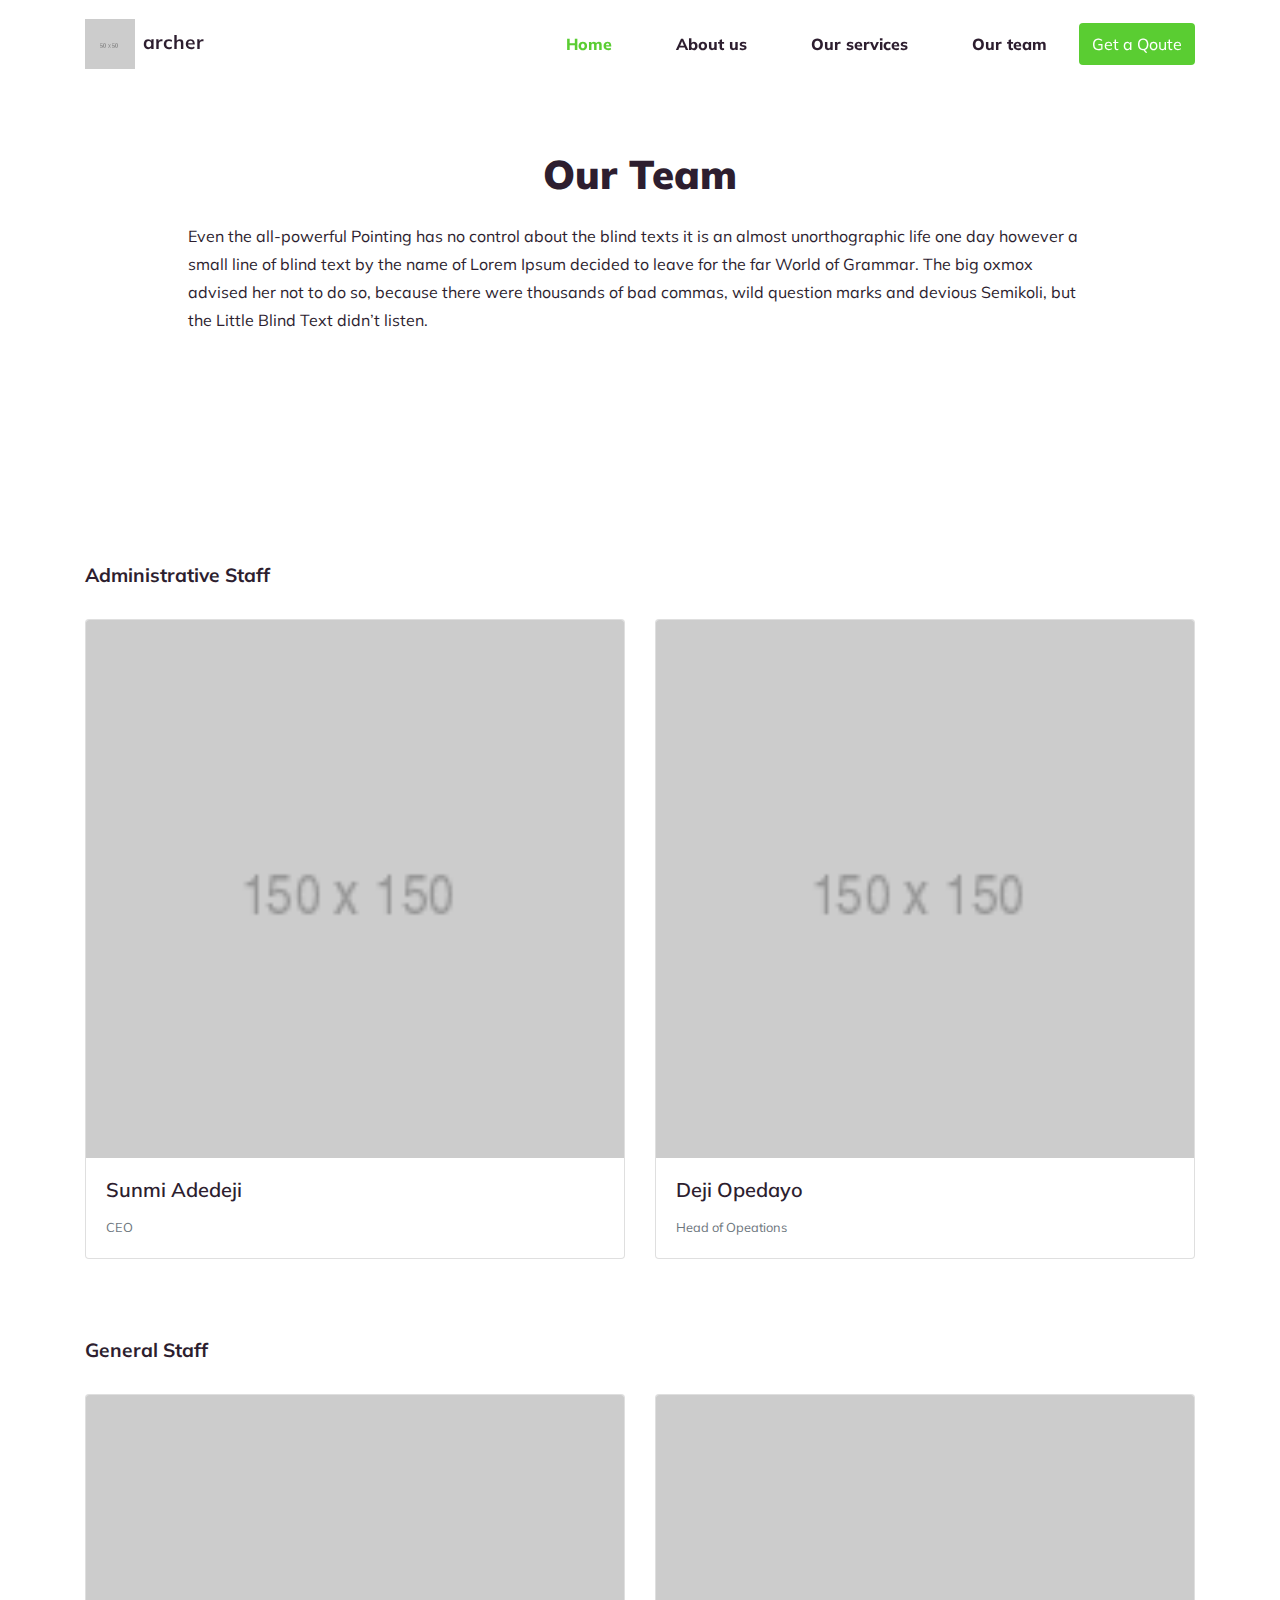
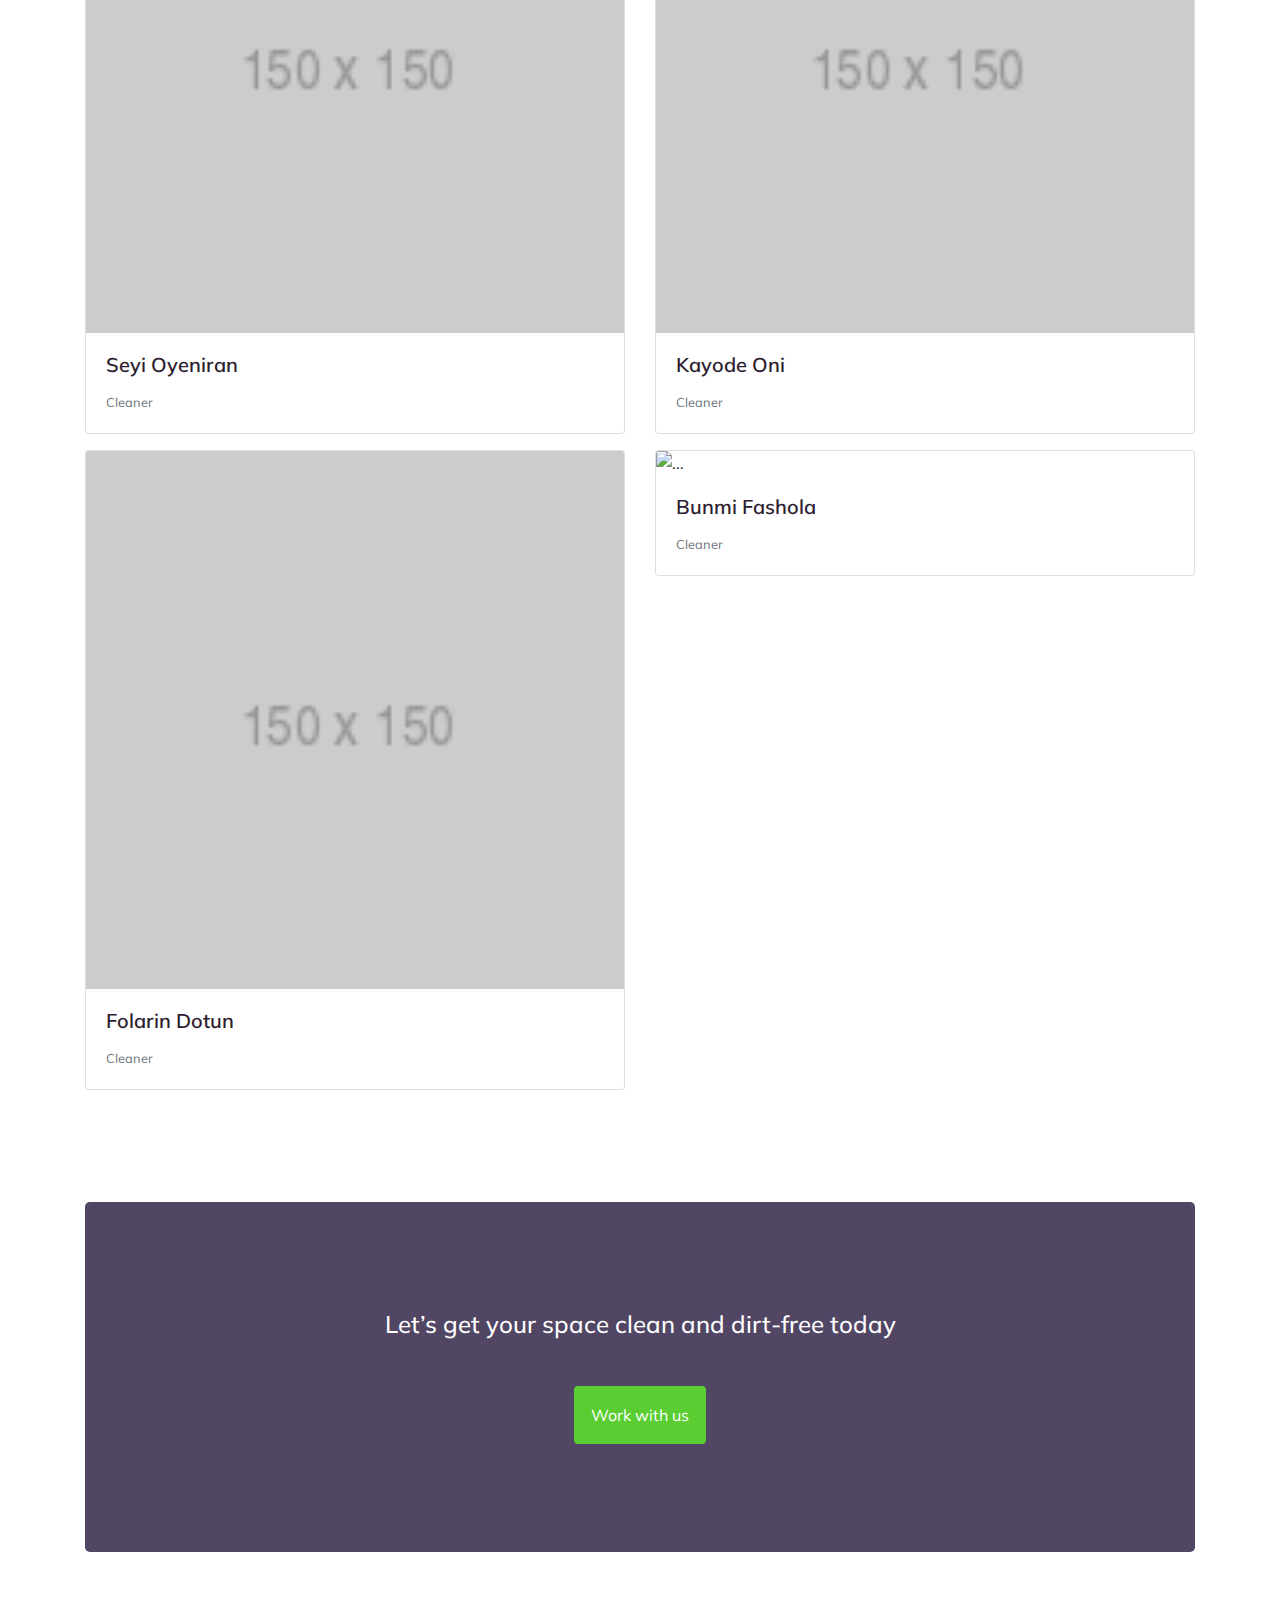
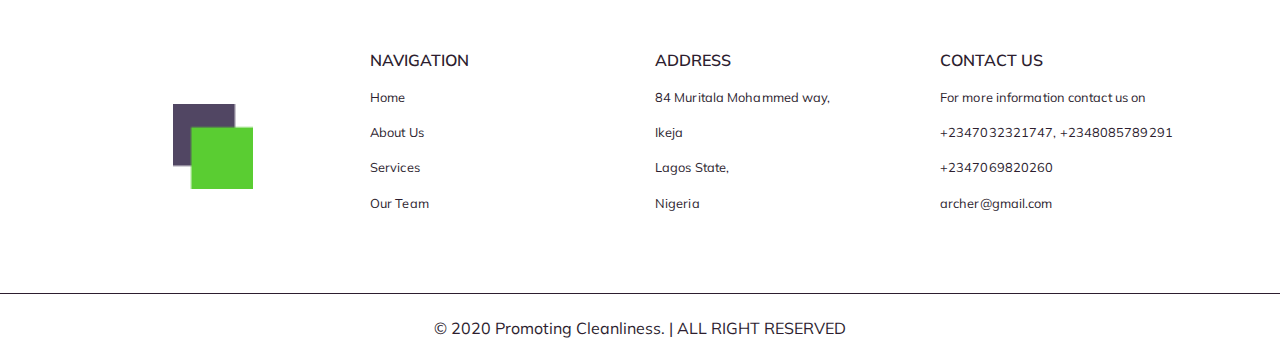
==== index.html @ f19cd8bd "started documentation" ====
<!DOCTYPE html>
<html lang="en">
  <head>
    <meta charset="UTF-8" />
    <meta name="viewport" content="width=device-width, initial-scale=1.0" />
    <title>Archer Services</title>
    <!-- Font Awesome icons (free version)-->
    <script src="./js/all.js"></script>
    <!-- Bootstrap -->
    <link href="./assets/css/bootstrap.min.css" rel="stylesheet" />
    <!-- Core theme CSS-->
    <link href="./assets/css/style.css" rel="stylesheet" />
    <!-- Favicon -->
    <link rel="icon" type="image/svg" href="./images/archer-logo.png" />
  </head>
  <body>
    <!-- Navbar -->
    <nav class="navbar navbar-expand-sm navbar-dark fixed-top" id="mainNav">
      <div class="container" data-aos="zoom-in">
        <a class="navbar-brand" href="#"
          ><img
            src="./images/localized-logo.png"
            alt="archer-logo"
            class="mr-2"
          />archer</a
        >
        <button
          class="navbar-toggler"
          type="button"
          data-toggle="collapse"
          data-target="#navbarNav"
          aria-controls="navbarNav"
          aria-expanded="false"
          aria-label="Toggle navigation"
        >
          <span class="font-weight-bold text-dark">MENU</span>
          <i class="fa fa-bars"></i>
        </button>
        <div class="collapse navbar-collapse" id="navbarNav">
          <ul class="navbar-nav ml-auto text-center">
            <li class="nav-item">
              <a
                class="nav-link current"
                href="#"
                data-toggle="collapse"
                data-target=".navbar-collapse.show"
              >
                Home <span class="sr-only">(current)</span></a
              >
            </li>
            <li class="nav-item">
              <a
                class="nav-link"
                href="#"
                data-toggle="collapse"
                data-target=".navbar-collapse.show"
              >
                About us</a
              >
            </li>
            <li class="nav-item">
              <a
                class="nav-link"
                href="#services"
                data-toggle="collapse"
                data-target=".navbar-collapse.show"
              >
                Our services</a
              >
            </li>
            <li class="nav-item">
              <a
                class="nav-link"
                href="#blog"
                data-toggle="collapse"
                data-target=".navbar-collapse.show"
                >Our team</a
              >
            </li>
            <form
              class="form-inline d-sm-flex justify-content-center align-items-center my-2 my-lg-0"
            >
              <button class="btn btn-fill py-2 my-2 my-sm-0" type="submit">
                Get a Qoute
              </button>
            </form>
          </ul>
        </div>
      </div>
    </nav>
    <!-- End of Navbar -->

    <!-- Back to Top Button -->
    <a id="back-to-top" href="#" class="back-to-top" role="button">
      <i class="fas fa-arrow-up backIcon"></i>
    </a>
    <!-- Back to Top Button -->

    <!-- Our Team Section -->
    <section id="our-team-section">
      <div class="container" data-aos="zoom-in">
        <div class="inner m-auto">
          <h1 class="text-center mb-4">
            Our Team
          </h1>
          <p class="px-md-5">
            Even the all-powerful Pointing has no control about the blind texts
            it is an almost unorthographic life one day however a small line of
            blind text by the name of Lorem Ipsum decided to leave for the far
            World of Grammar. The big oxmox advised her not to do so, because
            there were thousands of bad commas, wild question marks and devious
            Semikoli, but the Little Blind Text didn’t listen.
          </p>
        </div>
      </div>
    </section>
    <!-- end of our Team Section -->

    <!-- administrative section -->
    <section id="administrative-section">
      <div class="container">
        <h3 class="staff">Administrative Staff</h3>
        <div class="row">
          <div class="col-md-6">
            <div class="card mb-3" data-aos="zoom-in">
              <img
                src="./images/localized-img.png.png"
                class="card-img-top"
                alt="..."
              />
              <div class="card-body">
                <h5 class="card-title">Sunmi Adedeji</h5>
                <p class="card-text">
                  <small class="text-muted">CEO</small>
                </p>
              </div>
            </div>
          </div>
          <div class="col-md-6">
            <div class="card mb-3" data-aos="zoom-in">
              <img
                src="./images/localized-img.png.png"
                class="card-img-top"
                alt="..."
              />
              <div class="card-body">
                <h5 class="card-title">Deji Opedayo</h5>
                <p class="card-text">
                  <small class="text-muted">Head of Opeations</small>
                </p>
              </div>
            </div>
          </div>
        </div>
      </div>
    </section>
    <!-- end of administrative section -->

    <!-- General Staff -->
    <section id="general-staff">
      <div class="container">
        <h3 class="staff">General Staff</h3>
        <div class="row">
          <div class="col-md-6">
            <div class="card mb-3" data-aos="zoom-in">
              <img
                src="./images/localized-img.png.png"
                class="card-img-top"
                alt="..."
              />
              <div class="card-body">
                <h5 class="card-title">Seyi Oyeniran</h5>
                <p class="card-text">
                  <small class="text-muted">Cleaner</small>
                </p>
              </div>
            </div>
          </div>
          <div class="col-md-6">
            <div class="card mb-3" data-aos="zoom-in">
              <img
                src="./images/localized-img.png.png"
                class="card-img-top"
                alt="..."
              />
              <div class="card-body">
                <h5 class="card-title">Kayode Oni</h5>
                <p class="card-text">
                  <small class="text-muted">Cleaner</small>
                </p>
              </div>
            </div>
          </div>
        </div>
        <div class="row">
          <div class="col-md-6">
            <div class="card mb-3" data-aos="zoom-in">
              <img
                src="./images/localized-img.png.png"
                class="card-img-top"
                alt="..."
              />
              <div class="card-body">
                <h5 class="card-title">Folarin Dotun</h5>
                <p class="card-text">
                  <small class="text-muted">Cleaner</small>
                </p>
              </div>
            </div>
          </div>
          <div class="col-md-6">
            <div class="card mb-3" data-aos="zoom-in">
              <img
                src="./images/localized-img.png.pnggit pull"
                class="card-img-top"
                alt="..."
              />
              <div class="card-body">
                <h5 class="card-title">Bunmi Fashola</h5>
                <p class="card-text">
                  <small class="text-muted">Cleaner</small>
                </p>
              </div>
            </div>
          </div>
        </div>
      </div>
    </section>
    <!--End of General Staff -->

    <!-- Jumbotron -->
    <section id="jumbotron">
      <div class="container" data-aos="fade-up">
        <div class="jumbotron">
          <h4 class="mb-4 text-center">
            Let’s get your space clean and dirt-free today
          </h4>
          <button class="btn btn-md btn-fill mt-4 px-3 py-3">
            Work with us
          </button>
        </div>
      </div>
    </section>
    <!--End of  Jumbotron -->

    <!-- More Info Section-->
    <section id="more-info">
      <div class="container">
        <div class="row">
          <div class="col-md-3 footer-logo">
            <img src="./images/archer-logo.png" alt="" />
          </div>
          <div class="col-md-3 mb-3">
            <p class="title text-uppercase">Navigation</p>
            <div class="footer-text">
              <p><a href="#">Home</a></p>
            </div>
            <div class="footer-text">
              <p><a href="#">About Us</a></p>
            </div>
            <div class="footer-text">
              <p><a href="#">Services</a></p>
            </div>
            <div class="footer-text">
              <p><a href="#">Our Team</a></p>
            </div>
          </div>
          <div class="col-md-3 mb-3">
            <p class="title text-uppercase">Address</p>
            <div class="footer-text">
              <p>84 Muritala Mohammed way,</p>
            </div>
            <div class="footer-text">
              <p>Ikeja</p>
            </div>
            <div class="footer-text">
              <p>Lagos State,</p>
            </div>
            <div class="footer-text">
              <p>Nigeria</p>
            </div>
          </div>
          <div class="col-md-3 mb-3">
            <p class="title text-uppercase">Contact Us</p>
            <div class="footer-text">
              <p>For more information contact us on</p>
            </div>
            <div class="footer-text">
              <p>+2347032321747, +2348085789291</p>
            </div>
            <div class="footer-text">
              <p>+2347069820260</p>
            </div>
            <div class="footer-text">
              <p>archer@gmail.com</p>
            </div>
          </div>
        </div>
      </div>
    </section>
    <!-- End More Info Section -->

    <!-- Footer -->
    <footer class="mt-5">
      <div class="text-center">
        © 2020 Promoting Cleanliness. | ALL RIGHT RESERVED
      </div>
    </footer>
    <!-- End Of Footer -->

    <!-- Bootstrap JS Links  -->
    <script src="./js/jquery-3.5.1.min.js"></script>
    <script src="./js/bootstrap.min.js"></script>
    <script src="./js/popper.min.js"></script>

    <!-- Javascript Link -->
    <script src="./js/app.js"></script>
  </body>
</html>
---- assets/css/style.css ----
/* Imported 'Work Sans' font from https://fonts.google.com/ */
@import url("https://fonts.googleapis.com/css2?family=Muli&display=swap");

/* import font family */
@font-face {
  font-family: cotham;
  src: url("../assets/Cotham-master/CothamSans.ufo");
}

/* our app css variables */
:root {
  --primary-color: #5acd32;
  --secondary-color: #2d1e2f;
  --bg-color: #514663;
  --bg-nav-color: #f9f9f9;
}

/*Global Styles */
* {
  scroll-behavior: smooth;
}

body {
  font-family: "Muli", sans-serif;
  color: var(--secondary-color);
  overflow-x: hidden;
}

/* Buttons */

.btn-outline {
  color: var(--primary-color);
  font-weight: 700;
  border: 1px solid var(--primary-color);
}

.btn-outline:hover {
  background-color: var(--primary-color);
  color: #ffffff;
}

.btn-fill {
  background-color: var(--primary-color);
  color: #ffffff;
}

.btn-fill:hover {
  color: #ffffff;
  background-color: rgba(90, 205, 50, 0.6);
}

/* Cards */
.card img {
  max-height: 600px;
}

/* titles */
.card-title,
.title {
  font-weight: 600;
}

.staff {
  font-weight: bold;
  font-size: 1.2rem;
  margin: 4rem 0 2rem;
}

/* Navbar */
#mainNav {
  background-color: var(--bg-nav-color);
}

.current {
  color: var(--primary-color) !important;
}

.fa-bars {
  color: var(--primary-color);
}

.navbar-toggler-icon {
  color: var(--primary-color) !important;
}
.navbar-dark .navbar-nav .nav-link {
  color: var(--secondary-color);
}

#mainNav .navbar-brand {
  transition: font-size 0.3s ease-in-out;
  color: var(--secondary-color);
  font-size: 1.2rem;
}

#navbarNav a {
  color: var(--secondary-color);
  transition: color 0.3s ease-in-out;
  font-size: 1rem;
  font-weight: 800;
}

#navbarNav a:hover {
  color: var(--primary-color);
  border-bottom: 1px solid var(--primary-color);
}

.nav-item {
  margin: 1rem 1.5rem;
}

.navbar .nav-item > .nav-link.active {
  color: var(--primary-color) !important;
}

.navbar-dark .navbar-brand {
  font-size: 2rem;
  font-weight: 700;
}

#mainNav.navbar-shrink {
  background-color: var(--bg-nav-color);
  border-bottom: 3px solid var(--primary-color);
  max-width: 1440px;
  margin: 0 auto;
  z-index: 2;
}
#mainNav.navbar-shrink .navbar-brand {
  font-size: 1.3em;
}
#mainNav.navbar-shrink .navbar-link {
  font-size: 1.3em;
}

#mainNav.navbar-shrink .navbar-brand svg,
#mainNav.navbar-shrink .navbar-brand img {
  height: 1.2rem;
}

@media screen and (min-width: 768px) and (max-width: 992px) {
  .nav-item {
    margin: 1rem 0.9rem;
  }
  .btn-navbar {
    margin-left: 0.08rem;
  }
}

@media screen and (min-width: 992px) {
  #mainNav {
    background-color: transparent;
    transition: padding-top 0.3s ease-in-out, padding-bottom 0.3s ease-in-out;
  }
  .nav-item {
    margin: 1rem 1.5rem;
  }
  .btn-navbar {
    margin-left: 1rem;
  }
}

/* Home Section */

#our-team-section {
  display: flex;
  height: 500px;
  justify-content: center;
  align-items: center;
  z-index: 1;
}

#our-team-section .inner {
  max-width: 1000px;
  line-height: 28px;
}

.inner h1 {
  font-weight: 900;
}

/* Jumbotron section */
#jumbotron {
  margin: 6rem auto;
}
.jumbotron {
  color: #ffffff;
  height: 350px;
  background-color: var(--bg-color);
  display: flex;
  flex-direction: column;
  align-items: center;
  justify-content: center;
}

/* footer */
footer {
  margin-top: 2rem;
  display: flex;
  align-items: center;
  justify-content: center;
  height: 70px;
  border-top: 0.5px solid var(--secondary-color);
}

.footer-logo {
  display: flex;
  align-items: center;
  justify-content: center;
}

.footer-logo img {
  width: 80px;
}
.footer-text {
  font-size: 0.8em;
  letter-spacing: 0.0074em;
}
.footer-text a {
  color: var(--secondary-color);
  text-decoration: none;
}

/* Back to top button*/

.back-to-top {
  position: fixed;
  color: var(--primary-color);
  bottom: 25px;
  right: 25px;
  font-size: 3.5rem;
  z-index: 100;
}

.back-to-top .backIcon {
  background-color: white;
  border: 2x solid var(--primary-color);
  border-radius: 50%;
  padding: 10px;
}

.back-to-top .backIcon:hover {
  color: white;
  background-color: var(--primary);
}

.back-to-top:hover .backIcon {
  color: white;
  background-color: var(--primary-color);
}

.back-to-top .backIcon:active {
  color: white;
  background-color: var(--primary-color);
}

/* Back to top button*/
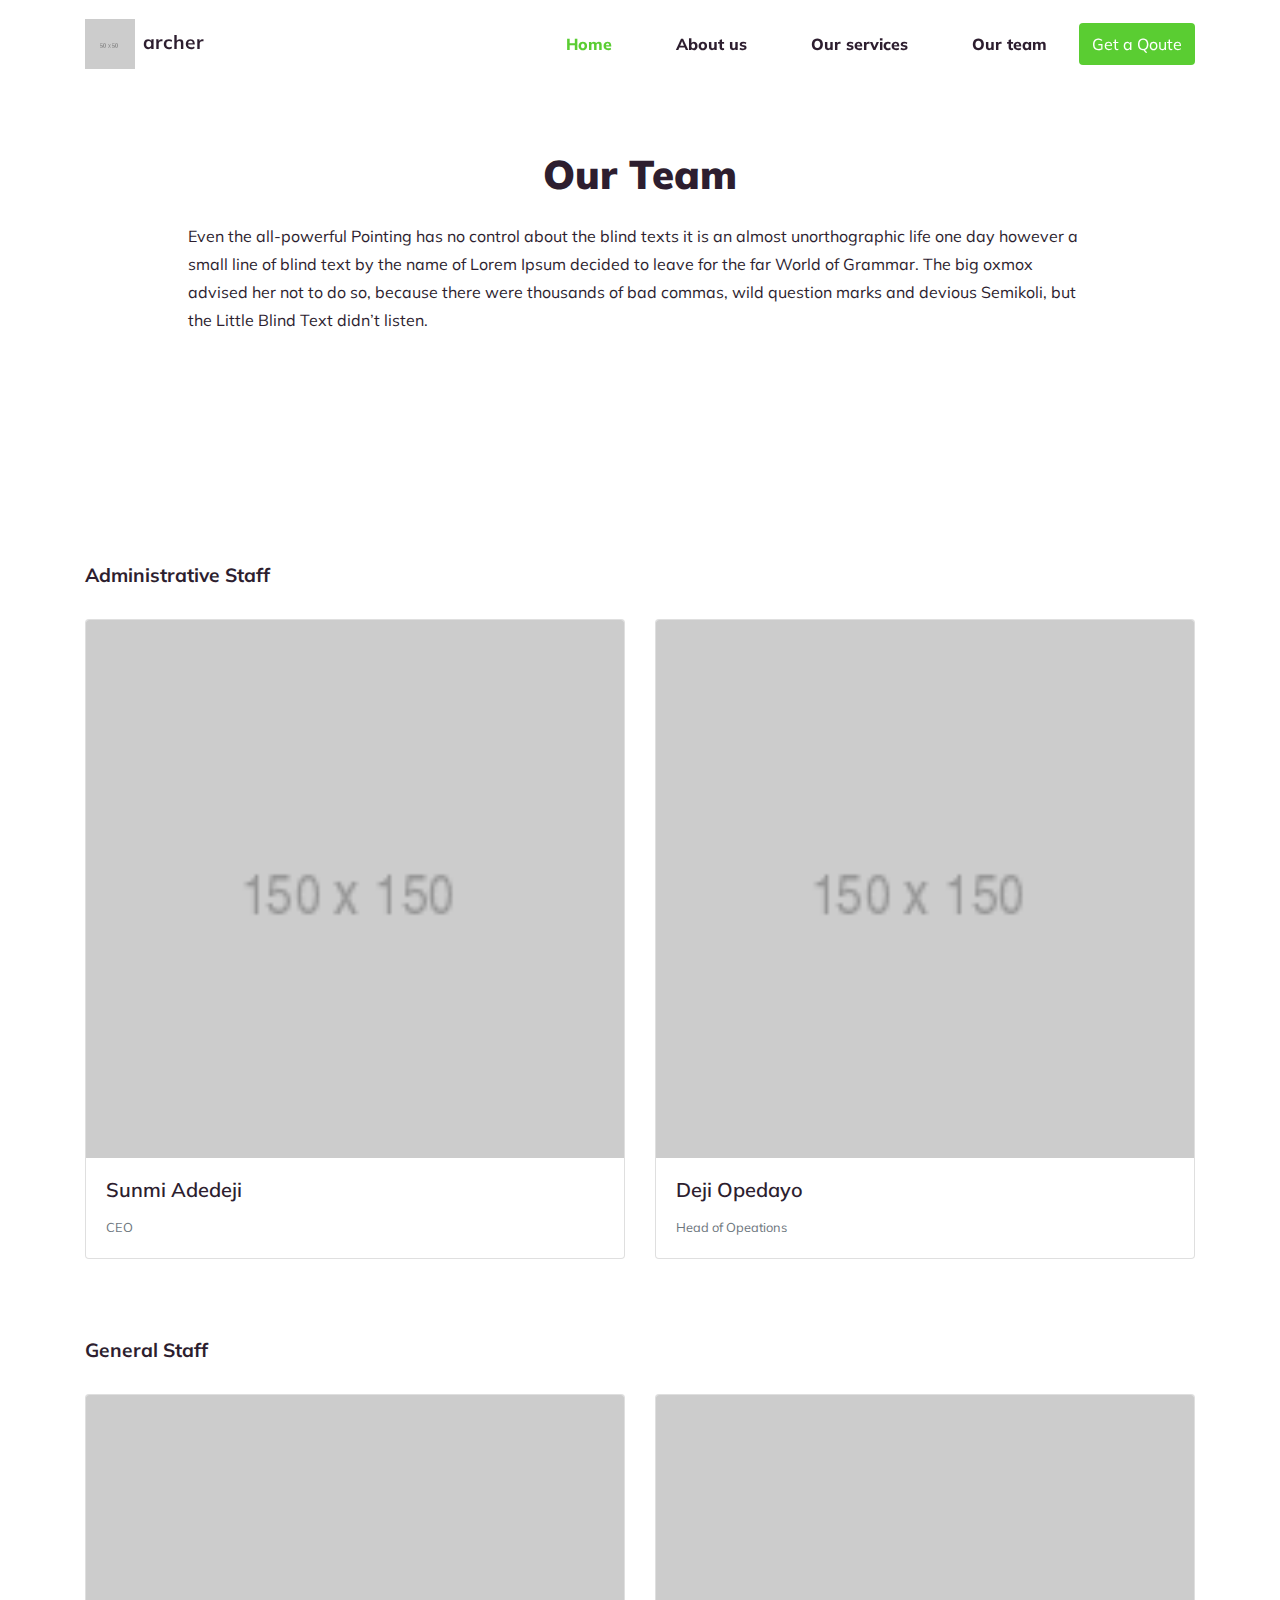
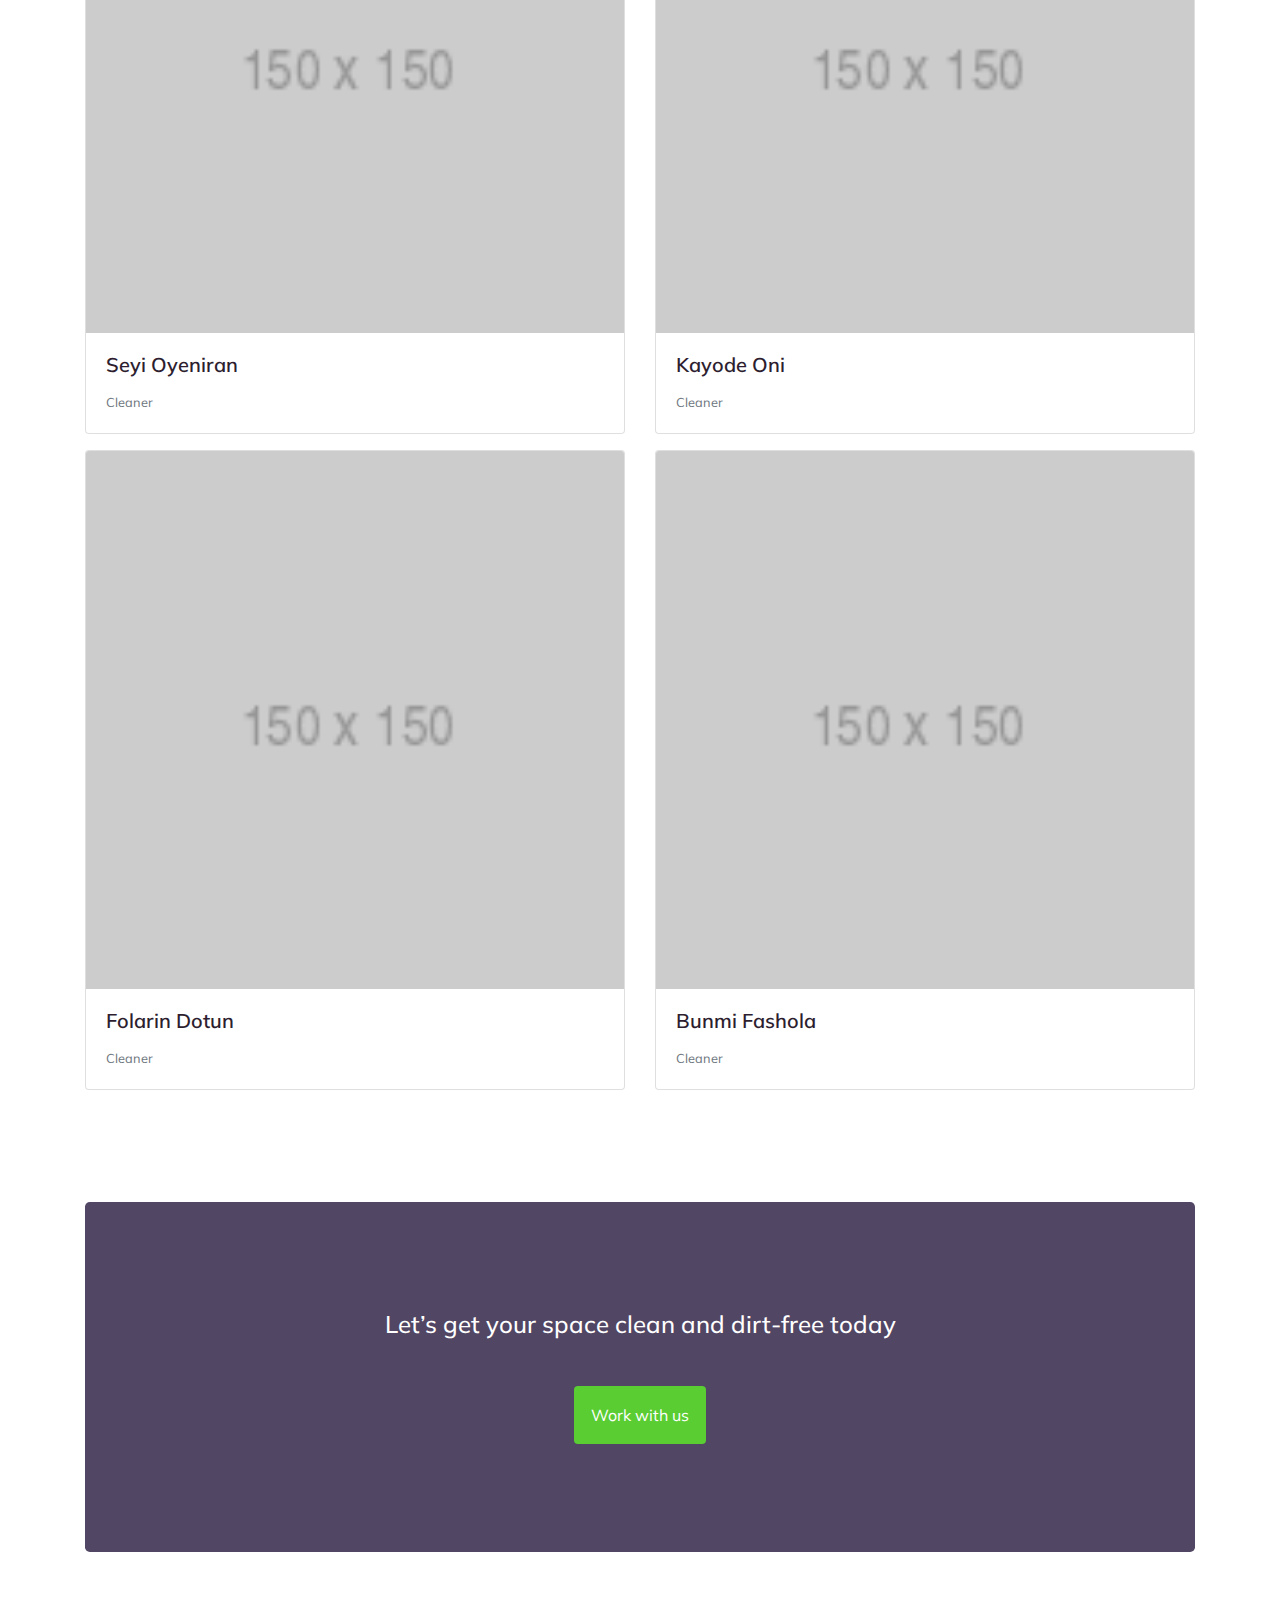
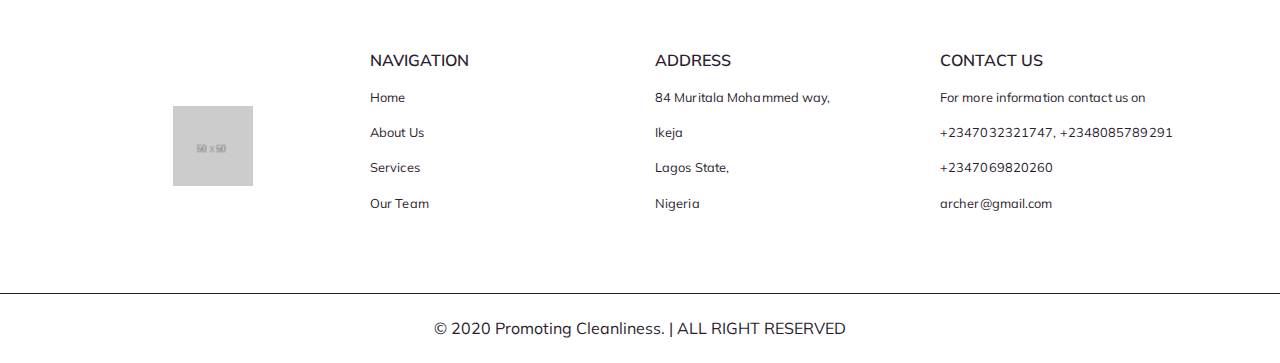
==== commit 35fec2c4: "index.html" ====
--- a/index.html
+++ b/index.html
@@ -211,7 +211,7 @@
           <div class="col-md-6">
             <div class="card mb-3" data-aos="zoom-in">
               <img
-                src="./images/localized-img.png.pnggit pull"
+                src="./images/localized-img.png.png"
                 class="card-img-top"
                 alt="..."
               />
@@ -248,7 +248,7 @@
       <div class="container">
         <div class="row">
           <div class="col-md-3 footer-logo">
-            <img src="./images/archer-logo.png" alt="" />
+            <img src="./images/localized-logo.png" alt="" />
           </div>
           <div class="col-md-3 mb-3">
             <p class="title text-uppercase">Navigation</p>
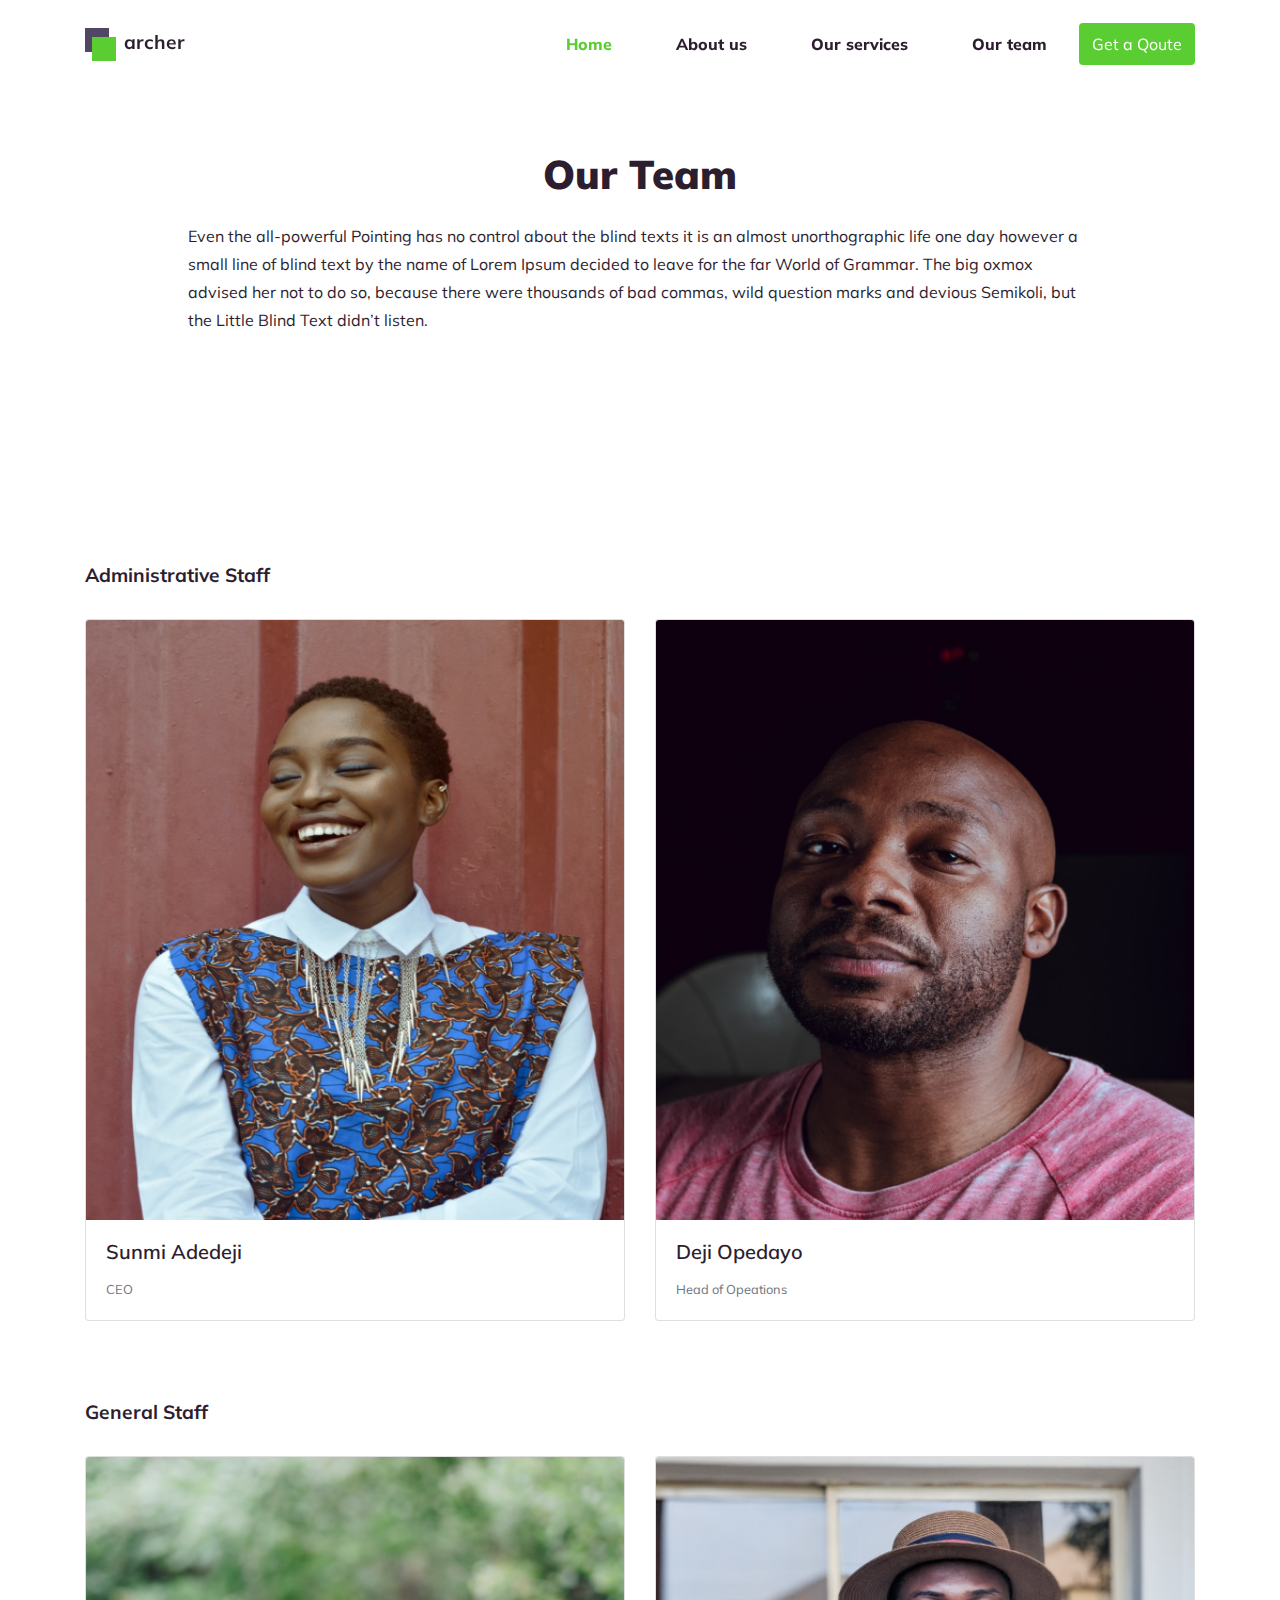
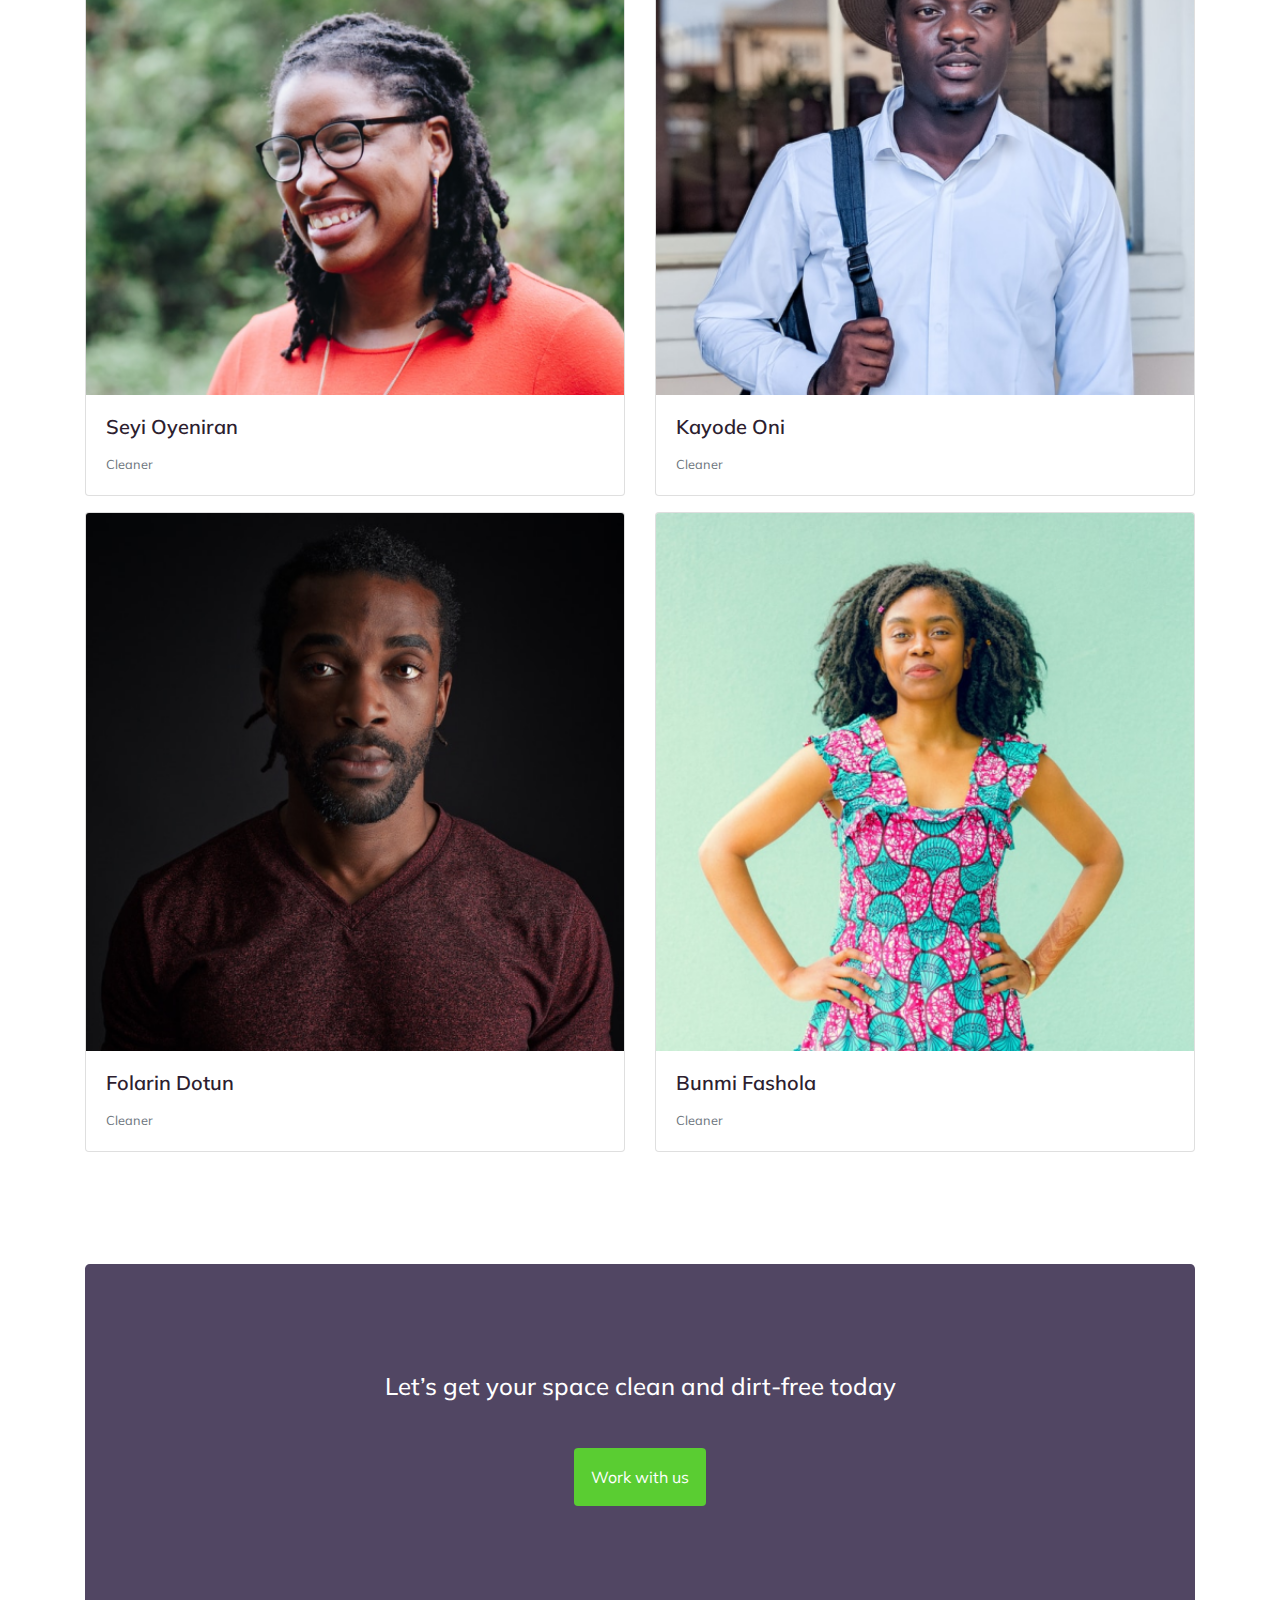
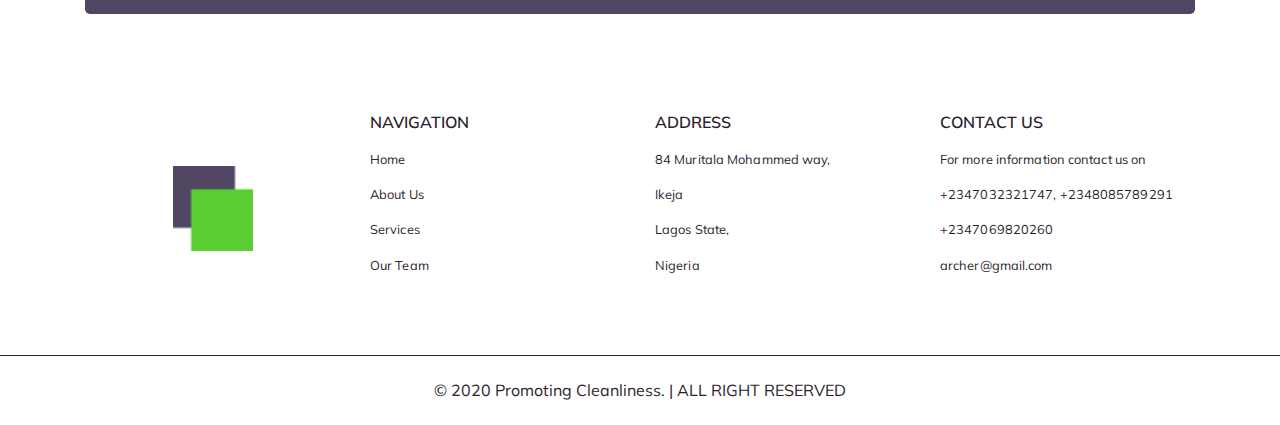
==== commit 698d32d5: "fixing errors" ====
--- a/index.html
+++ b/index.html
@@ -19,7 +19,7 @@
       <div class="container" data-aos="zoom-in">
         <a class="navbar-brand" href="#"
           ><img
-            src="./images/localized-logo.png"
+            src="./images/archer-logo.png"
             alt="archer-logo"
             class="mr-2"
           />archer</a
@@ -123,23 +123,19 @@
         <div class="row">
           <div class="col-md-6">
             <div class="card mb-3" data-aos="zoom-in">
+              <img src="./images/ceo.png" class="card-img-top" alt="..." />
+              <div class="card-body">
+                <h5 class="card-title">Sunmi Adedeji</h5>
+                <p class="card-text">
+                  <small class="text-muted">CEO</small>
+                </p>
+              </div>
+            </div>
+          </div>
+          <div class="col-md-6">
+            <div class="card mb-3" data-aos="zoom-in">
               <img
-                src="./images/localized-img.png.png"
-                class="card-img-top"
-                alt="..."
-              />
-              <div class="card-body">
-                <h5 class="card-title">Sunmi Adedeji</h5>
-                <p class="card-text">
-                  <small class="text-muted">CEO</small>
-                </p>
-              </div>
-            </div>
-          </div>
-          <div class="col-md-6">
-            <div class="card mb-3" data-aos="zoom-in">
-              <img
-                src="./images/localized-img.png.png"
+                src="./images//Head-of-operations.png"
                 class="card-img-top"
                 alt="..."
               />
@@ -163,11 +159,7 @@
         <div class="row">
           <div class="col-md-6">
             <div class="card mb-3" data-aos="zoom-in">
-              <img
-                src="./images/localized-img.png.png"
-                class="card-img-top"
-                alt="..."
-              />
+              <img src="./images/cleaner1.png" class="card-img-top" alt="..." />
               <div class="card-body">
                 <h5 class="card-title">Seyi Oyeniran</h5>
                 <p class="card-text">
@@ -178,11 +170,7 @@
           </div>
           <div class="col-md-6">
             <div class="card mb-3" data-aos="zoom-in">
-              <img
-                src="./images/localized-img.png.png"
-                class="card-img-top"
-                alt="..."
-              />
+              <img src="./images/cleaner2.png" class="card-img-top" alt="..." />
               <div class="card-body">
                 <h5 class="card-title">Kayode Oni</h5>
                 <p class="card-text">
@@ -195,11 +183,7 @@
         <div class="row">
           <div class="col-md-6">
             <div class="card mb-3" data-aos="zoom-in">
-              <img
-                src="./images/localized-img.png.png"
-                class="card-img-top"
-                alt="..."
-              />
+              <img src="./images/cleaner3.png" class="card-img-top" alt="..." />
               <div class="card-body">
                 <h5 class="card-title">Folarin Dotun</h5>
                 <p class="card-text">
@@ -210,11 +194,7 @@
           </div>
           <div class="col-md-6">
             <div class="card mb-3" data-aos="zoom-in">
-              <img
-                src="./images/localized-img.png.png"
-                class="card-img-top"
-                alt="..."
-              />
+              <img src="./images/cleaner4.png" class="card-img-top" alt="..." />
               <div class="card-body">
                 <h5 class="card-title">Bunmi Fashola</h5>
                 <p class="card-text">
@@ -248,7 +228,7 @@
       <div class="container">
         <div class="row">
           <div class="col-md-3 footer-logo">
-            <img src="./images/localized-logo.png" alt="" />
+            <img src="./images/archer-logo.png" alt="" />
           </div>
           <div class="col-md-3 mb-3">
             <p class="title text-uppercase">Navigation</p>
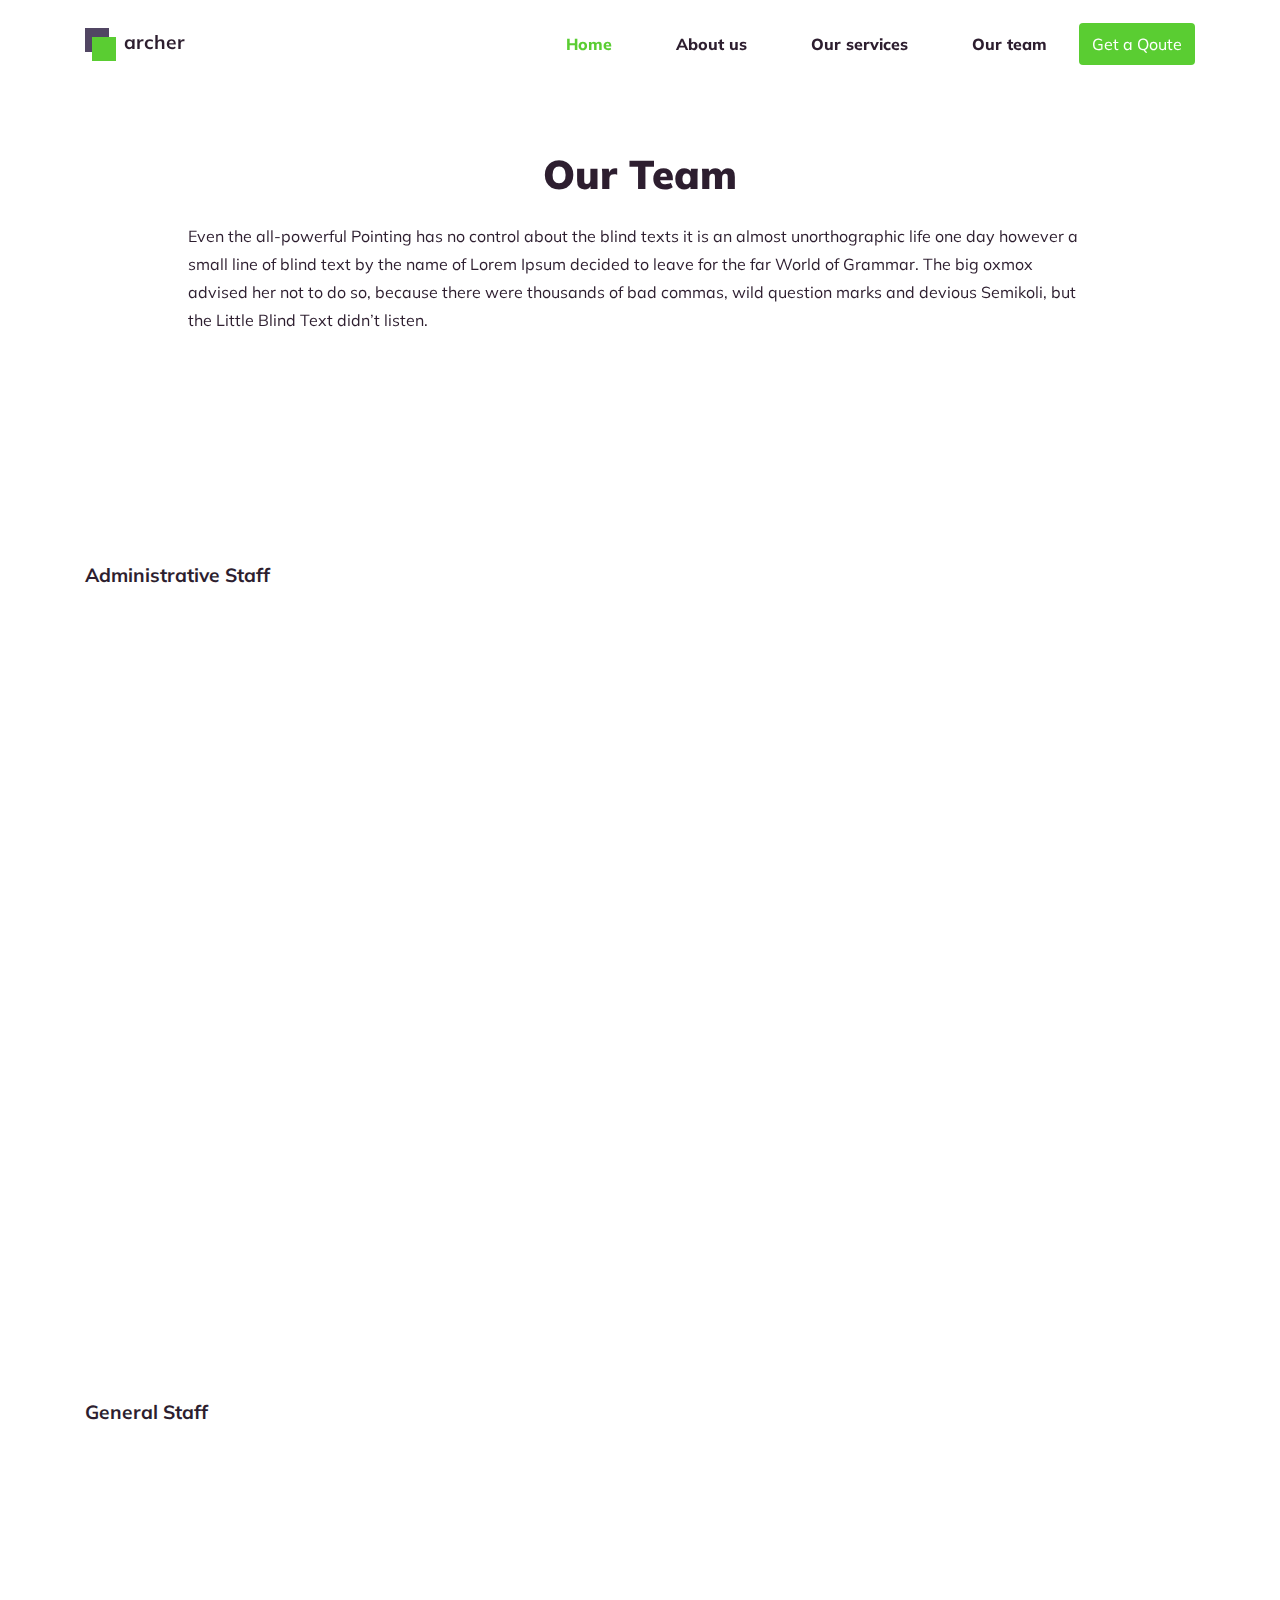
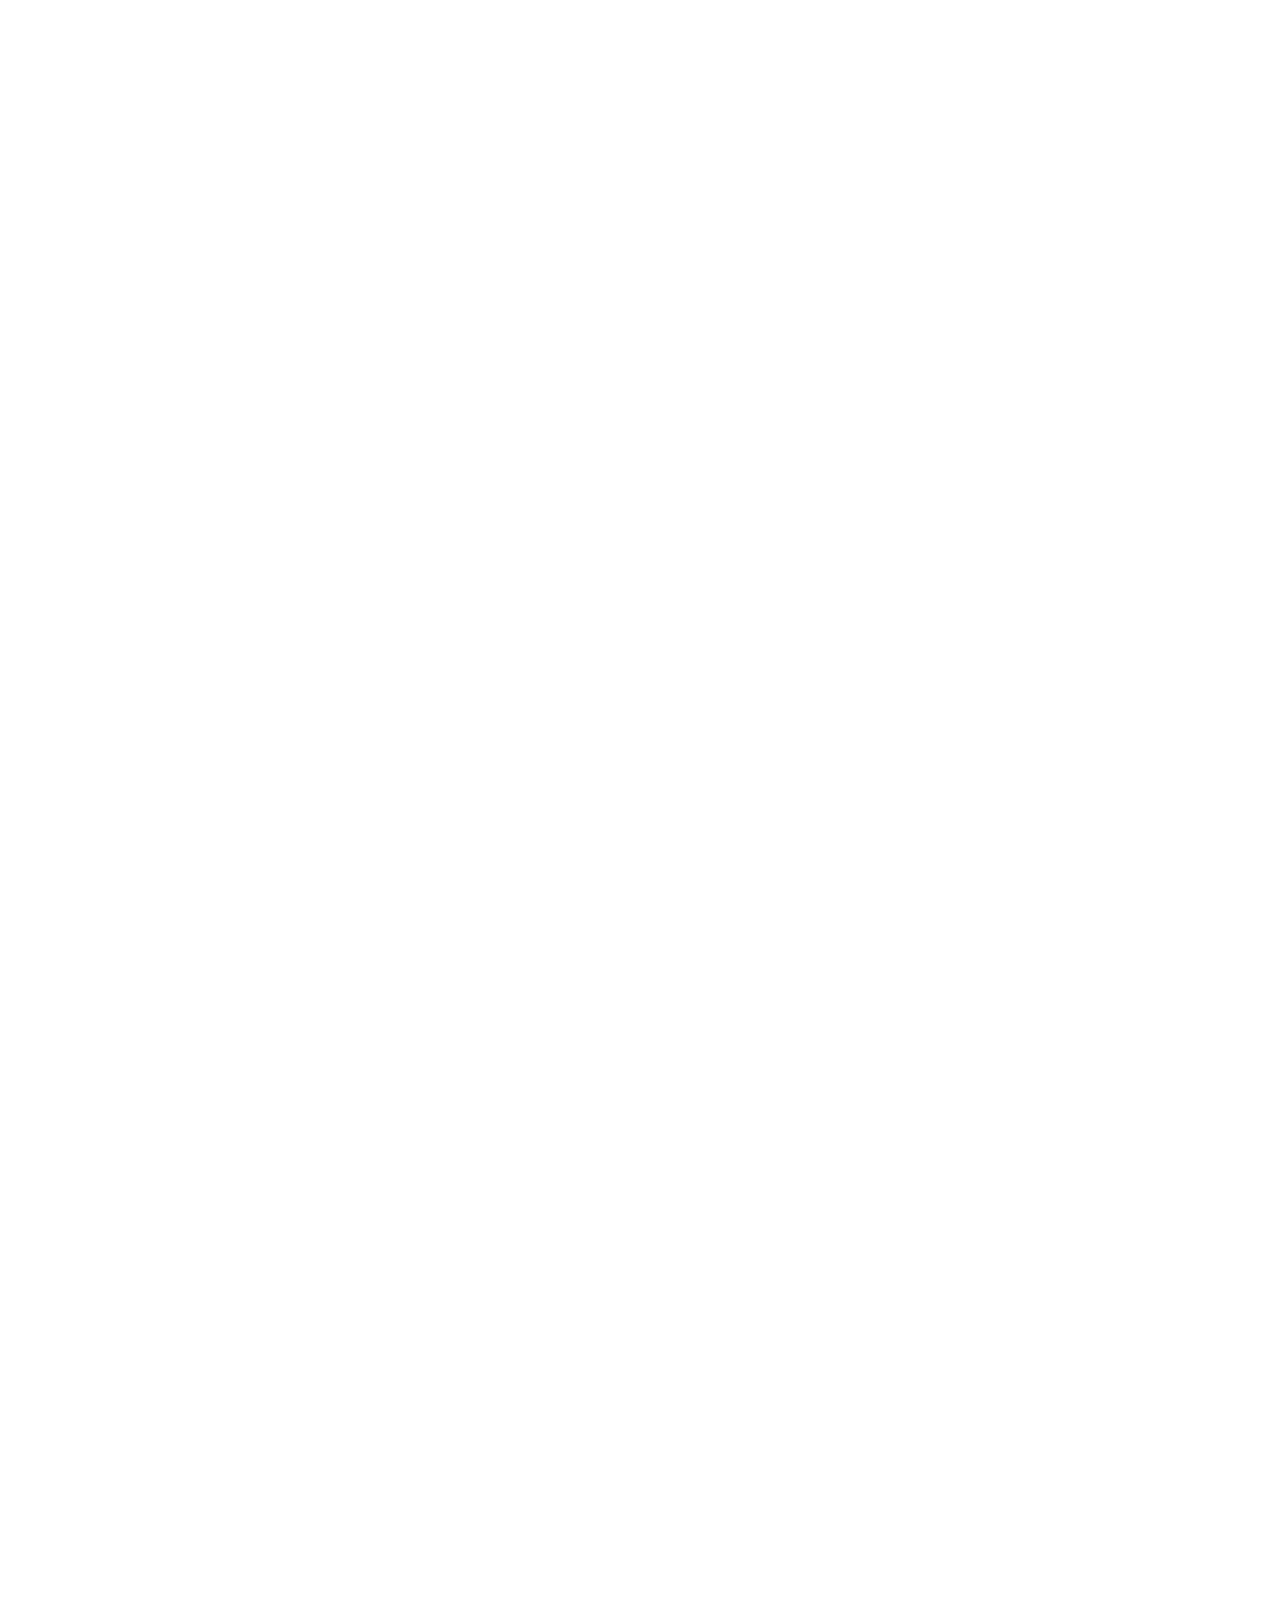
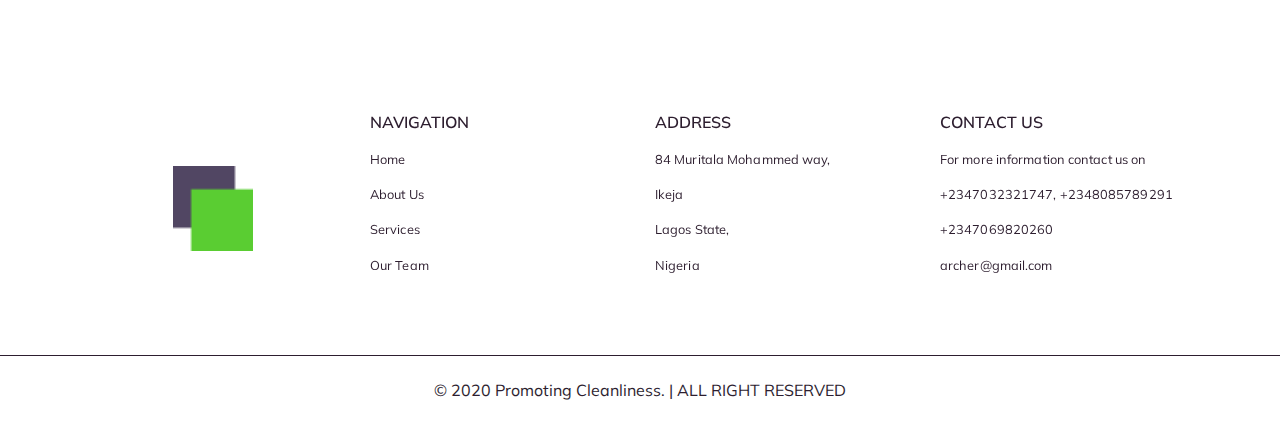
==== commit fb38eaf2: "animations" ====
--- a/index.html
+++ b/index.html
@@ -12,6 +12,9 @@
     <link href="./assets/css/style.css" rel="stylesheet" />
     <!-- Favicon -->
     <link rel="icon" type="image/svg" href="./images/archer-logo.png" />
+
+    <!-- Animations  -->
+    <link href="https://unpkg.com/aos@2.3.1/dist/aos.css" rel="stylesheet" />
   </head>
   <body>
     <!-- Navbar -->
@@ -292,6 +295,8 @@
     <script src="./js/jquery-3.5.1.min.js"></script>
     <script src="./js/bootstrap.min.js"></script>
     <script src="./js/popper.min.js"></script>
+    <!-- Animations Links -->
+    <script src="https://unpkg.com/aos@2.3.1/dist/aos.js"></script>
 
     <!-- Javascript Link -->
     <script src="./js/app.js"></script>
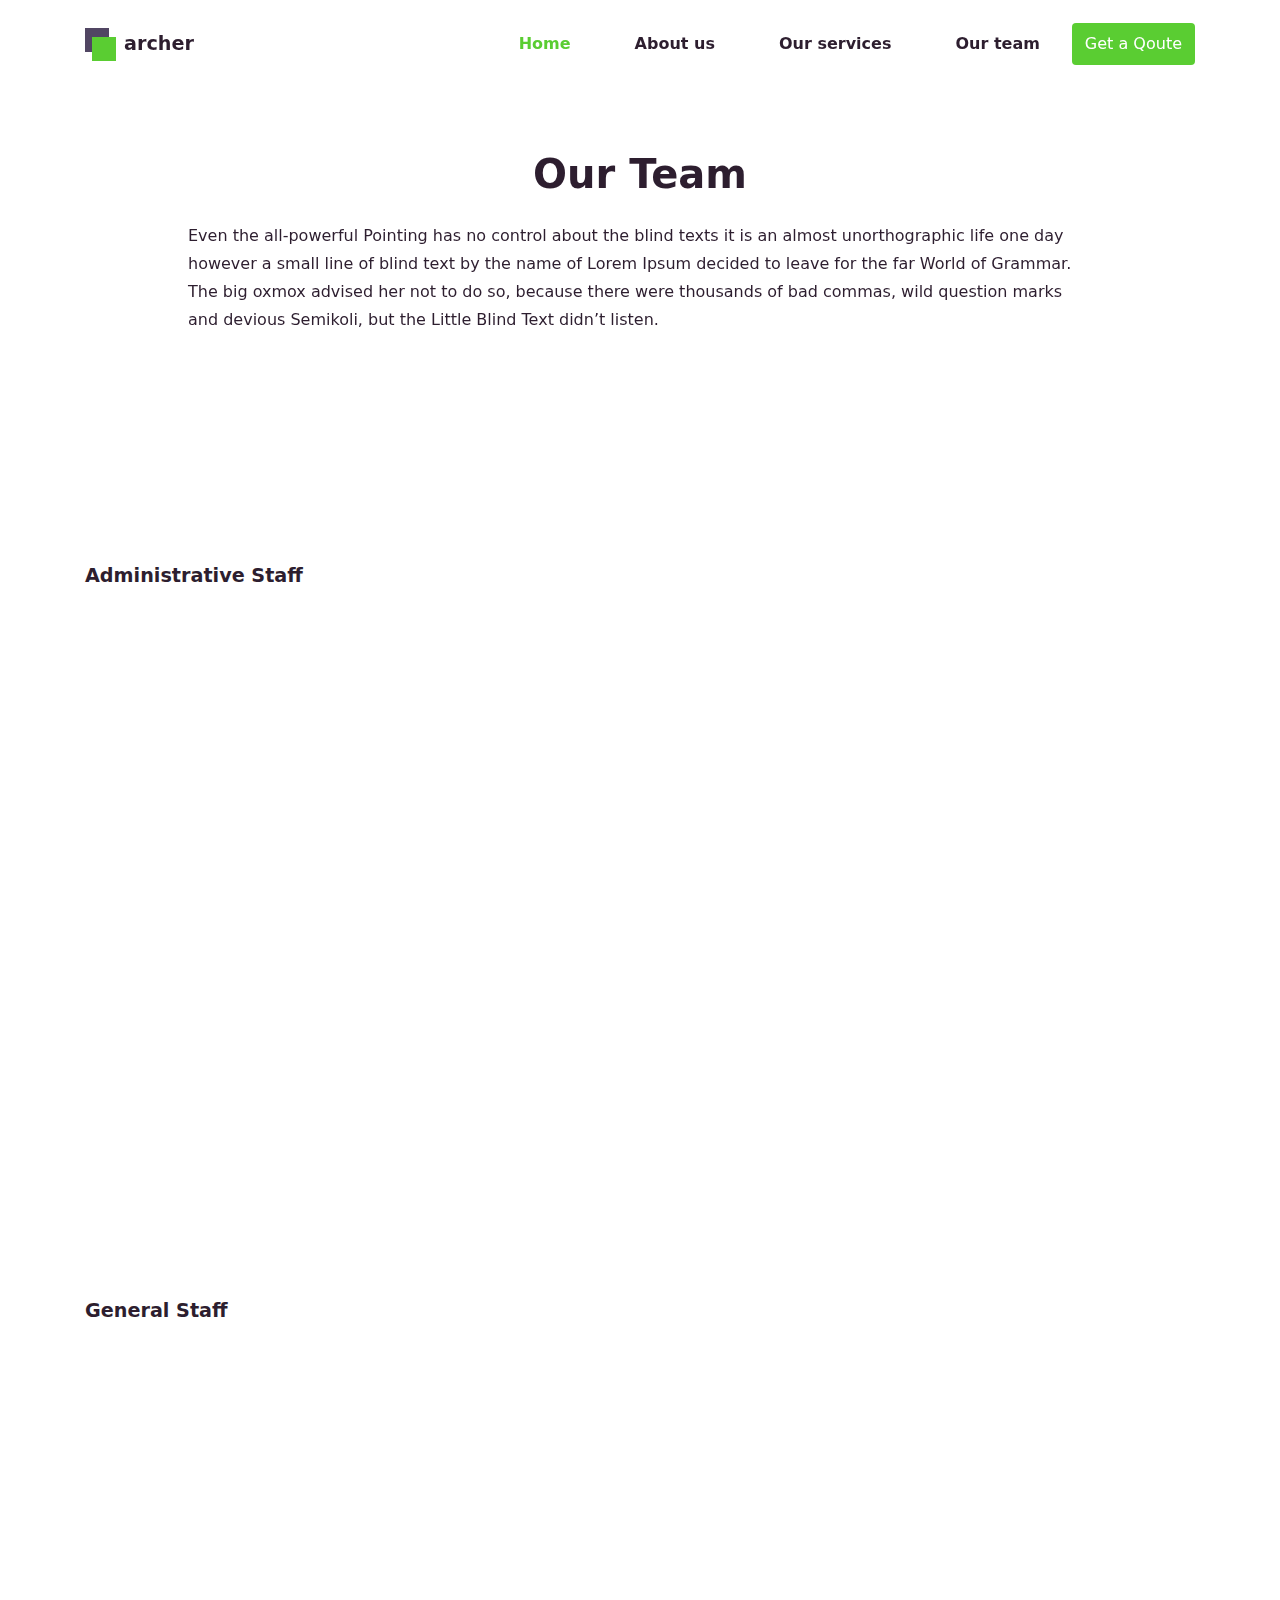
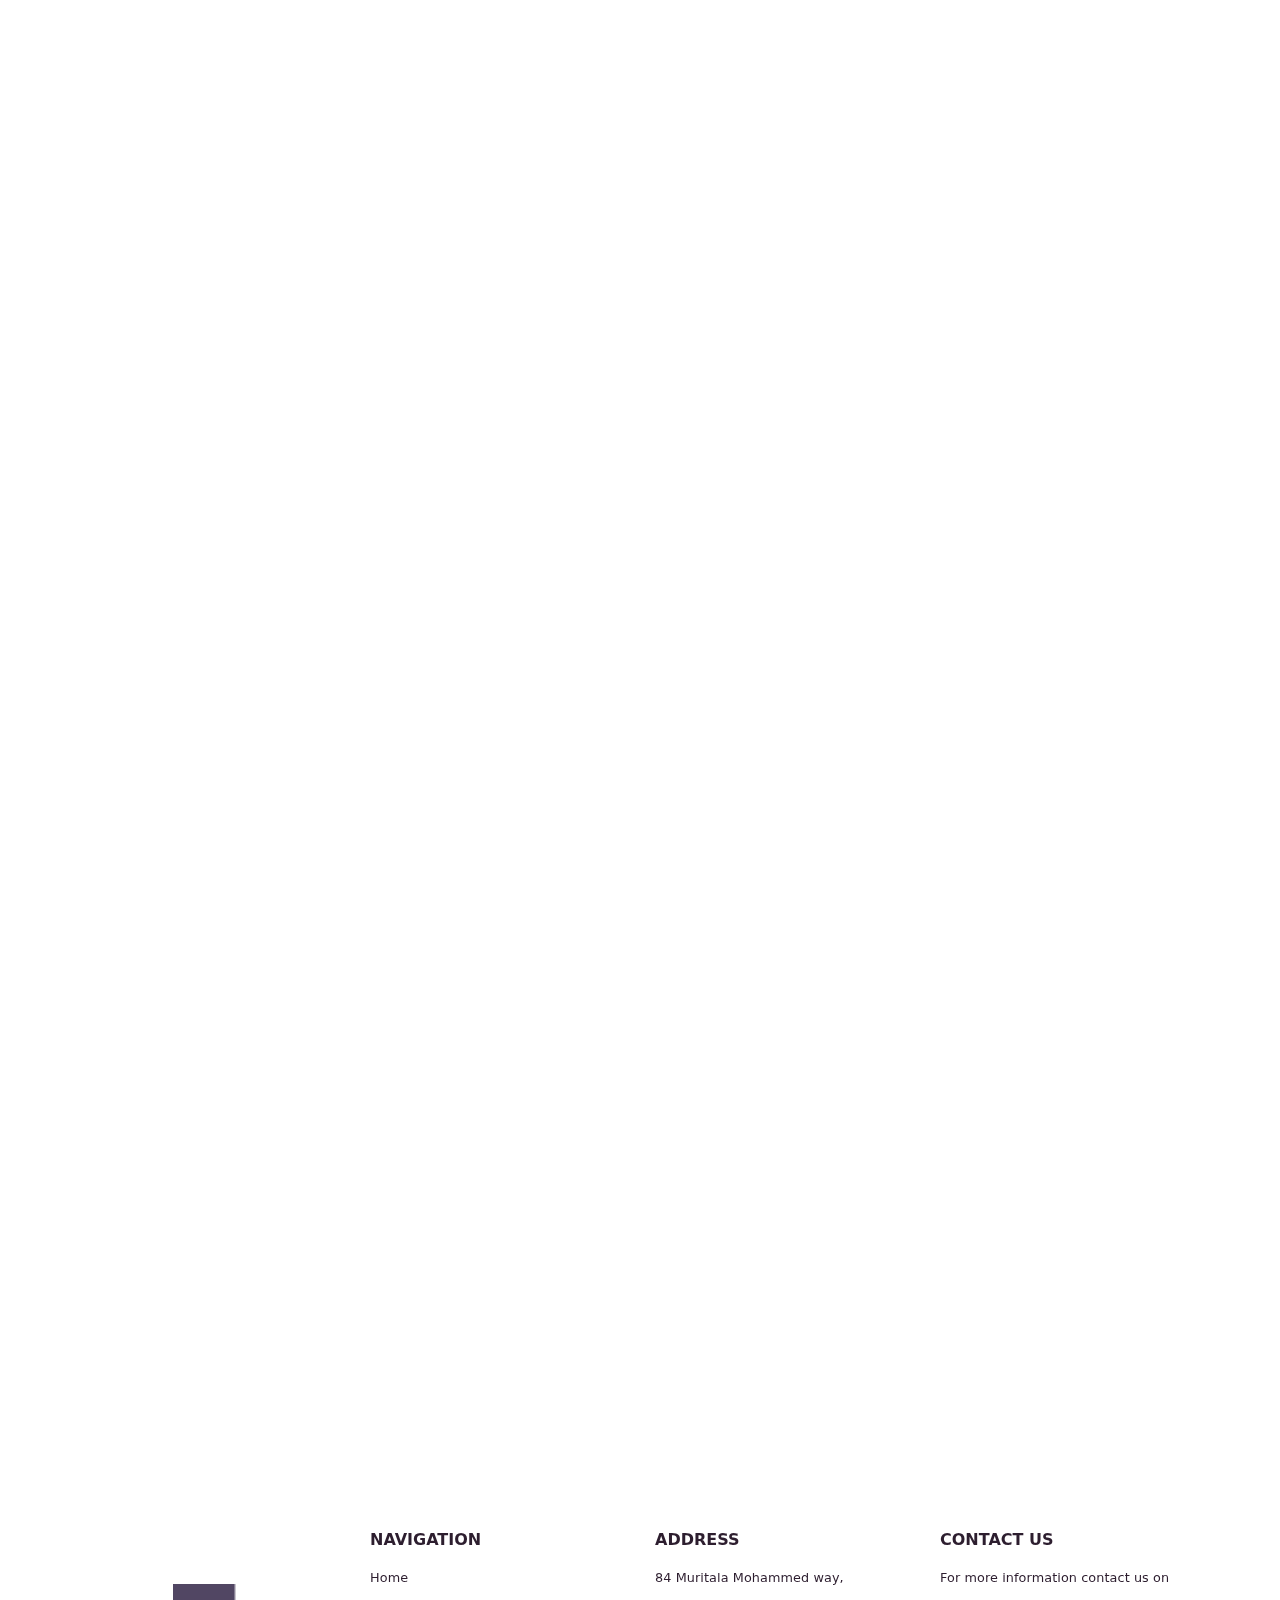
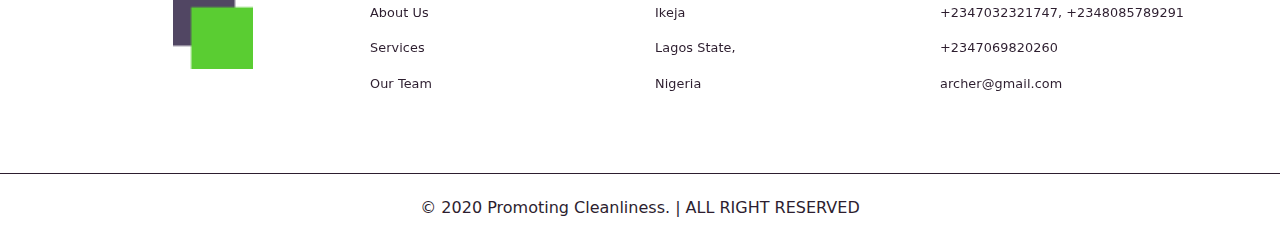
==== commit e0f840ba: "fixing bugs" ====
--- a/index.html
+++ b/index.html
@@ -37,7 +37,7 @@
           aria-label="Toggle navigation"
         >
           <span class="font-weight-bold text-dark">MENU</span>
-          <i class="fa fa-bars"></i>
+          <span><img src="./images/Group 31.png" alt="" /></span>
         </button>
         <div class="collapse navbar-collapse" id="navbarNav">
           <ul class="navbar-nav ml-auto text-center">
@@ -125,7 +125,7 @@
         <h3 class="staff">Administrative Staff</h3>
         <div class="row">
           <div class="col-md-6">
-            <div class="card mb-3" data-aos="zoom-in">
+            <div class="card mb-3" data-aos="zoom-in" data-aos-duration="1000">
               <img src="./images/ceo.png" class="card-img-top" alt="..." />
               <div class="card-body">
                 <h5 class="card-title">Sunmi Adedeji</h5>
@@ -136,7 +136,7 @@
             </div>
           </div>
           <div class="col-md-6">
-            <div class="card mb-3" data-aos="zoom-in">
+            <div class="card mb-3" data-aos="zoom-in" data-aos-duration="1000">
               <img
                 src="./images//Head-of-operations.png"
                 class="card-img-top"
--- a/assets/css/style.css
+++ b/assets/css/style.css
@@ -21,7 +21,7 @@
 }
 
 body {
-  font-family: "Muli", sans-serif;
+  font-family: cotham, sans;
   color: var(--secondary-color);
   overflow-x: hidden;
 }
@@ -50,20 +50,8 @@
 }
 
 /* Cards */
-.card img {
+.card {
   max-height: 600px;
-}
-
-/* titles */
-.card-title,
-.title {
-  font-weight: 600;
-}
-
-.staff {
-  font-weight: bold;
-  font-size: 1.2rem;
-  margin: 4rem 0 2rem;
 }
 
 /* Navbar */
@@ -177,6 +165,19 @@
   font-weight: 900;
 }
 
+/* administrative and general staff */
+/* titles */
+.card-title,
+.title {
+  font-weight: 600;
+}
+
+.staff {
+  font-weight: bold;
+  font-size: 1.2rem;
+  margin: 4rem 0 2rem;
+}
+
 /* Jumbotron section */
 #jumbotron {
   margin: 6rem auto;
